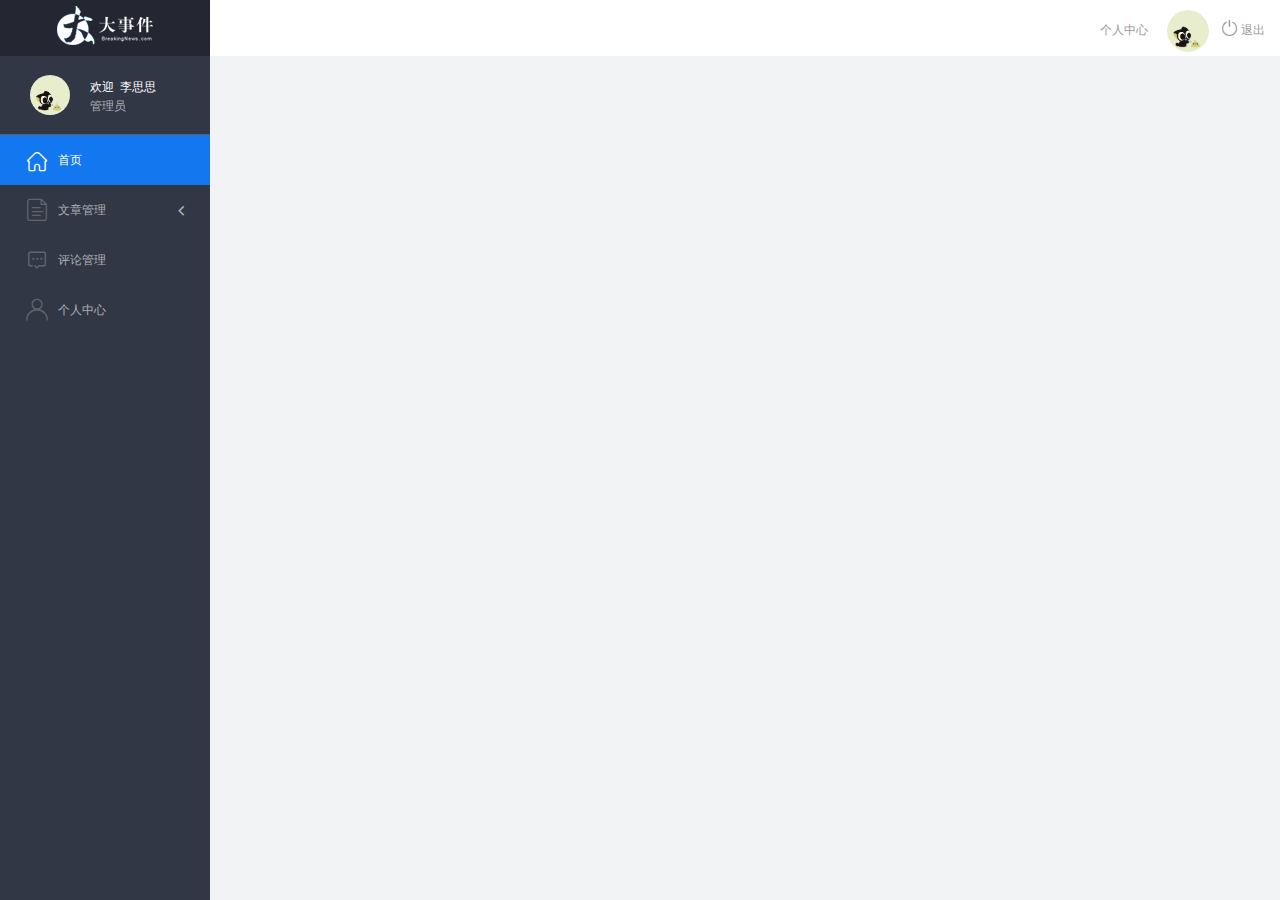
==== admin/index.html @ d345de2a "页面个人信息和退出登录完成" ====
<!DOCTYPE html>
<html lang="en">

<head>
    <meta charset="UTF-8">
    <meta name="viewport" content="width=device-width, initial-scale=1.0">
    <meta http-equiv="X-UA-Compatible" content="ie=edge">
    <title>大事件-后台首页</title>
    <link rel="stylesheet" href="./libs/bootstrap/css/bootstrap.min.css">
    <link rel="stylesheet" href="css/reset.css">
    <link rel="stylesheet" href="css/iconfont.css">
    <link rel="stylesheet" href="css/main.css">
    <script src="./libs/jquery-1.12.4.min.js"></script>
    <!-- 导入bootstrap的js文件 -->
    <script src="./libs/bootstrap/js/bootstrap.min.js"></script>
</head>

<body>
    <div class="sider">
        <a href="#" class="logo"><img src="images/logo02.png" alt="logo"></a>
        <div class="user_info">
            <img src="images/2.jpg" alt="person">
            <span>欢迎&nbsp;&nbsp;李思思</span>
            <b>管理员</b>
        </div>
        <!-- 左侧导航栏 -->
        <div class="menu">
            <div class="level01 active"><a href="#" target="main_frame"><i
                        class="iconfont icon-yidiandiantubiao04"></i><span>首页</span></a></div>
            <div class="level01"><a href="#"><i class="iconfont icon-icon-article"></i><span>文章管理</span><b
                        class="iconfont icon-arrowdownl"></b></a></div>
            <ul class="level02">
                <li><a href="#" target="main_frame"><i class="iconfont icon-previewright"></i><span>文章列表</span></a></li>
                <li><a href="#" target="main_frame"><i class="iconfont icon-previewright"></i><span>发表文章</span></a></li>
                <li><a href="#" target="main_frame"><i class="iconfont icon-previewright"></i><span>文章类别管理</span></a>
                </li>
            </ul>

            <div class="level01"><a href="#" target="main_frame"><i
                        class="iconfont icon-comment"></i><span>评论管理</span></a></div>
            <div class="level01" id="user"><a href="#" target="main_frame"><i
                        class="iconfont icon-user"></i><span>个人中心</span></a></div>
        </div>
        <!-- 顶部栏 -->
        <div class="header_bar">
            <div class="user_center_link">
                <a href="./user.html" target="main_frame">个人中心</a>
                <img src="images/2.jpg" alt="person">
                <a href="javascript:void(0)" class="logout"><i class="iconfont icon-tuichu"></i> 退出</a>
            </div>
        </div>
        <!-- 右侧主体内容 -->
        <div class="main" id="main_body">

        </div>
    </div>
</body>

<script>
    $(function () {

        $.ajaxSetup({
            beforeSend(xhr) {//在登录之前检测token唯一值 给所有的请求都设置请求头（从localStorage中读取token)
                xhr.setRequestHeader("Authorization", localStorage.getItem('token'))
            },
            error(xhr, status, error) {//发生错误进行拦截
                console.log(xhr)
                console.log(status)
                console.log(error);
                if (error == 'Forbidden') {
                    alert('先登录!!!!!');
                    window.location.href = './login.html'
                }
            }
        })

        $.ajax({
            type: 'get',
            url: 'http://localhost:8080/api/v1/admin/user/info',
            data: {
            },
            success: function (res) {
                if (res.code == 200) {
                    // console.log(res);
                    $('.user_info>img').attr('src', res.data.userPic);
                    $('.user_info>span').html('欢迎&nbsp;&nbsp;' + res.data.nickname);
                    $('.user_center_link>img').attr('src', res.data.userPic)
                }

            }
        })
        $('a.logout').on('click', function () {
            localStorage.removeItem('token');
            window.location.href = './login.html'
            // console.log(this)
        })

    })

</script>

</html>
---- admin/css/iconfont.css ----
@font-face {font-family: "iconfont";
  src: url('../fonts/iconfont.eot?t=1558003957214'); /* IE9 */
  src: url('../fonts/iconfont.eot?t=1558003957214#iefix') format('embedded-opentype'), /* IE6-IE8 */
  url('[data-uri]') format('woff2'),
  url('../fonts/iconfont.woff?t=1558003957214') format('woff'),
  url('../fonts/iconfont.ttf?t=1558003957214') format('truetype'), /* chrome, firefox, opera, Safari, Android, iOS 4.2+ */
  url('../fonts/iconfont.svg?t=1558003957214#iconfont') format('svg'); /* iOS 4.1- */
}

.iconfont {
  font-family: "iconfont" !important;
  font-size: 16px;
  font-style: normal;
  -webkit-font-smoothing: antialiased;
  -moz-osx-font-smoothing: grayscale;
}

.icon-yidiandiantubiao04:before {
  content: "\e607";
}

.icon-arrowdownl:before {
  content: "\e6a3";
}

.icon-key:before {
  content: "\e68b";
}

.icon-tuichu:before {
  content: "\e622";
}

.icon-previewright:before {
  content: "\e75c";
}

.icon-system:before {
  content: "\e6a6";
}

.icon-icondate:before {
  content: "\e609";
}

.icon-search:before {
  content: "\e656";
}

.icon-system1:before {
  content: "\e608";
}

.icon-user:before {
  content: "\e645";
}

.icon-comment:before {
  content: "\e60a";
}

.icon-icon-article:before {
  content: "\e601";
}
---- admin/css/main.css ----
body{
    font-family:'MicroSoft YaHei';
    background-color: #f2f3f5;
}
.main_wrap{
    position:fixed;
    width:100%;
    height:100%;
    left:0px;
    top:0px;
    background:url('../images/login_bg.jpg'); 
    background-size:100% 100%; 
  }
.header{
    width:1200px;
    overflow: hidden;
    margin:20px auto 0;
}
.heade .logo{
    float: left;
}
.header .copyright{
    float:right;
    font-size:12px;
    color:#fff;
    text-align:right;
    line-height:20px;
    margin-top:10px;
}
.login_form_con{
    position:absolute;
    left:50%;
    top:50%;
    margin-left:-200px;
    margin-top:-155px;
    width:400px;
    height:310px;
    background-color: #edeff0;
}

.login_form{
    position: relative;
}

.login_form .icon-user{
    position:absolute;
    font-size:16px;
    color:#999;
    left:46px;
    top:12px;
}
.login_form .icon-key{
    position:absolute;
    font-size:18px;
    color:#999;
    left:46px;
    top:78px;
}
.login_title{
    height:60px;
    background:url('../images/login_title.png') center center no-repeat #fff;
}
.input_txt,.input_pass,.input_sub{
    display:block;
    width:334px;
    height:37px;
    padding:0px;
    text-indent:40px;
    border:1px solid #ddd;
    margin:27px auto 0;
    outline:none;
}
.input_sub{
    margin-top:40px;
    height:42px;
    background-color: #19b9e7;
    text-indent:0px;
    font-size:18px;
    color:#fff;
    cursor: pointer;
}
.input_sub:hover{
    background-color: #08a0cc;
}

.sider{
    position:fixed;
    left:0;
    top:0;
    bottom:0;
    width:210px;
    background-color: #323745;
}
.sider .logo{
    display:block;
    height:56px;
    background-color: #242732;
    overflow: hidden;
}
.sider .logo img{
    display:block;
    margin:6px auto 0;
}
.user_info{
    height:79px;
    border-bottom:1px solid #5a5e6b;
}

.user_info img{
    float: left;
    width:40px;
    height:40px;
    border-radius:20px;
    margin:19px 0 0 30px;
}
.user_info span{
    float: left;
    width:120px;
    font-size:12px;
    color:#fff;
    margin:23px 0 0 20px;
}
.user_info b{
    float: left;
    width: 120px;
    font-weight:normal;
    font-size:12px;
    color:#adafb5;
    margin:2px 0 0 20px;
}

.menu .level01{
    height:50px;
    line-height:50px;
}
.menu .level01 a{
    display:block;
    height:50px;
    font-size:12px;
    color:#adafb5;
    overflow: hidden;
}
.menu .level01.active a{
    background-color: #1378f0;
    color:#fff;
}
.menu .level01.active i{
    color:#fff;
}

.menu .level01 a:hover{
    background-color: #1378f0;
    color:#fff;
}
.menu .level01 a:hover i{
    color:#fff;
}
.menu .level01 i{
    color:#61646f;
    font-size:22px;
    float: left;
    margin-left:26px;
}
.menu .level01 span{
    float: left;
    margin-left:10px;
}
.menu .level01 b{
    float: right;
    margin-right:20px;
    font-weight:normal;
    transform:rotate(90deg);
    transition:all 500ms ease;
}

.menu .level01 .rotate0{
    transform:rotate(0deg);
}

.menu .level02{
    background: #242732;
    display:none;
}


.menu .level02 li{
    height:40px;
    line-height:40px;
}
.menu .level02 li a{
    display:block;
    height:40px;
    font-size:12px;
    color:#adafb5;
    overflow: hidden;
}

.menu .level02 li a:hover{
    background-color: #1378f0;
    color:#fff;
}

.menu .level02 li i{
    font-size:12px;
    float: left;
    margin-left:60px;
}
.menu .level02 li span{
    font-size:12px;
    float: left;
    margin-left:5px;
}

.menu .level02 .active a{
    color:#ffae00;
}

.header_bar{
    position:fixed;
    left:210px;
    right:0;
    top:0;
    height:56px;
    background-color: #fff;
}

.main{
    position:fixed;
    left:210px;
    top:56px;
    right:0;
    bottom:0;
    background-color: #f2f3f5;
}

.search_form{
    width:218px;
    height:33px;
    border:1px solid #ddd;
    background-color: #f2f3f5;
    border-radius:16px;
    float: left;
    margin:12px 0 0 27px;
}

.search_form input{
    padding:0px;
    margin:0px;
    border:0px;
    float: left;
    background-color: #f2f3f5;
    font-size:12px;
    width:175px;
    height:31px;
    margin-left:12px;
    outline:none;
   
}

.search_form .icon-search{
    line-height:33px;
    cursor: pointer;
    font-size:18px;
    color:#abaebb;
}
.user_center_link{
    float:right;

}
.user_center_link a{
    line-height:56px;
    font-size:12px;
    color:#999;
    margin-right:15px;
}
.user_center_link a:hover{
    color:#ffae00
}

.user_center_link img{
    width:42px;
    height:42px;
    border-radius:32px;
    margin-right:10px;
}

.spannel_list{
    margin-top:20px;
}

.spannel{
	height:100px;
	overflow:hidden;
	text-align:center;
    position:relative;
    background-color: #fff;
    border:1px solid #e7e7e9;
    margin-bottom:20px;
}

.spannel em{
    font-style:normal;
	font-size:50px;
	line-height:50px;
	display:inline-block;
	margin:10px 0 0 20px;
	font-family:'Arial';
	color:#83a2ed;
}

.spannel span{
	font-size:14px;
	display:inline-block;
	color:#83a2ed;
	margin-left:10px;
}

.spannel b{
	position:absolute;
	left:0;
	bottom:0;
	width:100%;
	line-height:24px;
	background:#e5e5e5;
	color:#333;
	font-size:14px;
	font-weight:normal;
}

.scolor01 em,.scolor01 span{
	color:#6ac6e2;
}

.scolor02 em,.scolor02 span{
	color:#5fd9de;
}

.scolor03 em,.scolor03 span{
	color:#58d88e;
}


.gragh_pannel{
    height:350px;
    border:1px solid #e7e7e9;
    background-color: #fff!important; 
    margin-bottom:20px;  
}

.column_pannel{
    margin-bottom:20px;
    height:400px;
    border:1px solid #e7e7e9;
    background-color: #fff!important;   
}

.common_title{
    line-height:42px;
    background-color: #fbfbfb;
    border:1px solid #e7e7e9;
    margin-top:20px;
    text-indent: 15px;
    font-size:14px;
    color:#333;
}

.common_con{
    border:1px solid #e7e7e9;
    border-top:0px;
    background-color: #fff;
    padding-bottom:20px;
    margin-bottom:20px;
}
.opt_btns{
    margin-top:20px;
}

.mp20{
    margin-top:20px;
}

.pagination{   
   margin:0;
}

.article_form{
    margin-top:20px;
}

.form-group{
    margin-bottom:25px;
}

.form-group label{
    font-weight:normal;
    color:#666;
}

.icon-icondate{
    line-height:16px;
}

.user_pic{
    width:100px;
    height:100px;
    margin-bottom:10px;
}

.article_cover{
    width:200px;
    height:200px;
    margin-bottom:10px;
}
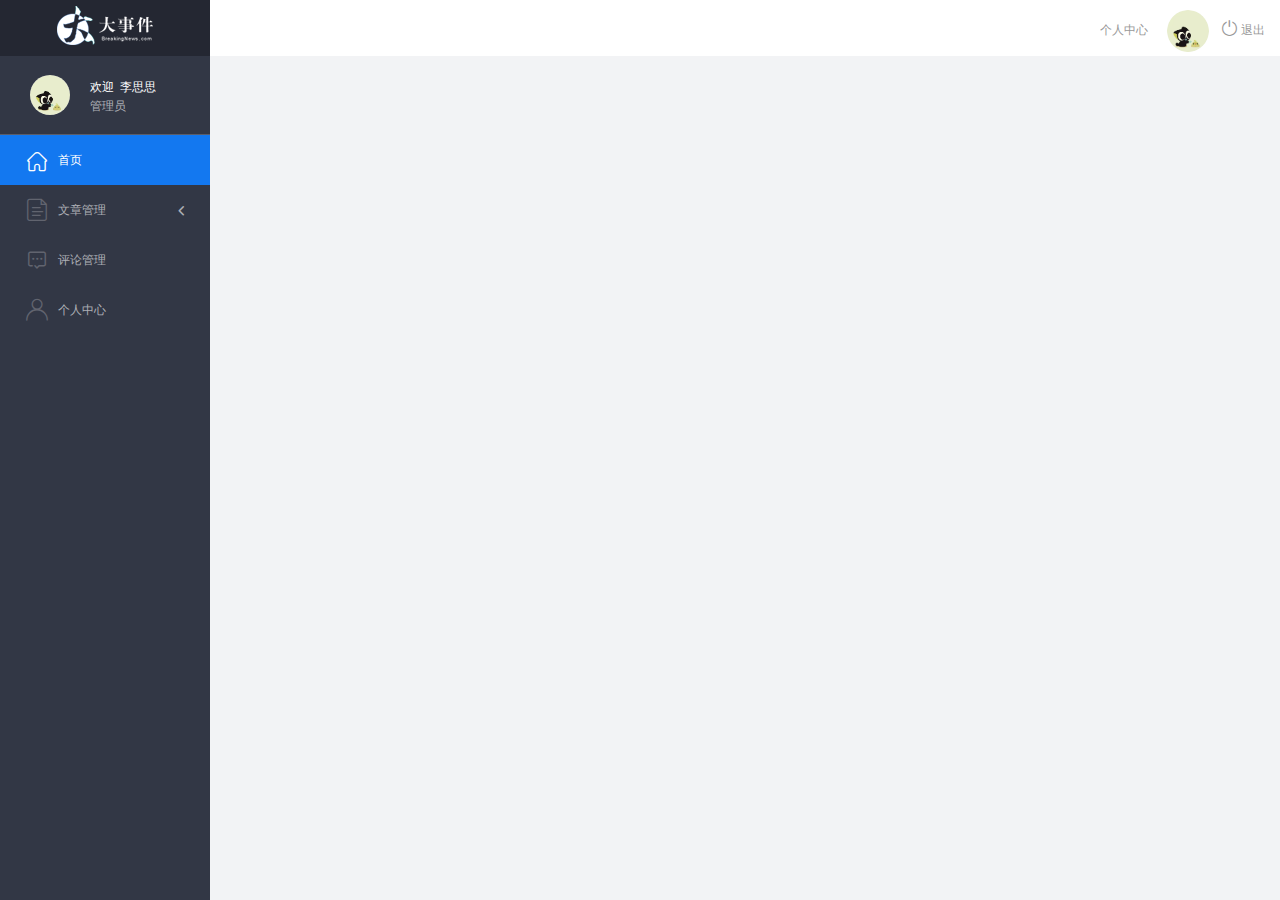
==== commit 05ce3b7e: "请求路径封装" ====
--- a/admin/index.html
+++ b/admin/index.html
@@ -13,6 +13,7 @@
     <script src="./libs/jquery-1.12.4.min.js"></script>
     <!-- 导入bootstrap的js文件 -->
     <script src="./libs/bootstrap/js/bootstrap.min.js"></script>
+    <script src="./libs/http.js"></script>
 </head>
 
 <body>
@@ -76,7 +77,7 @@
 
         $.ajax({
             type: 'get',
-            url: 'http://localhost:8080/api/v1/admin/user/info',
+            url: bignew.info,
             data: {
             },
             success: function (res) {
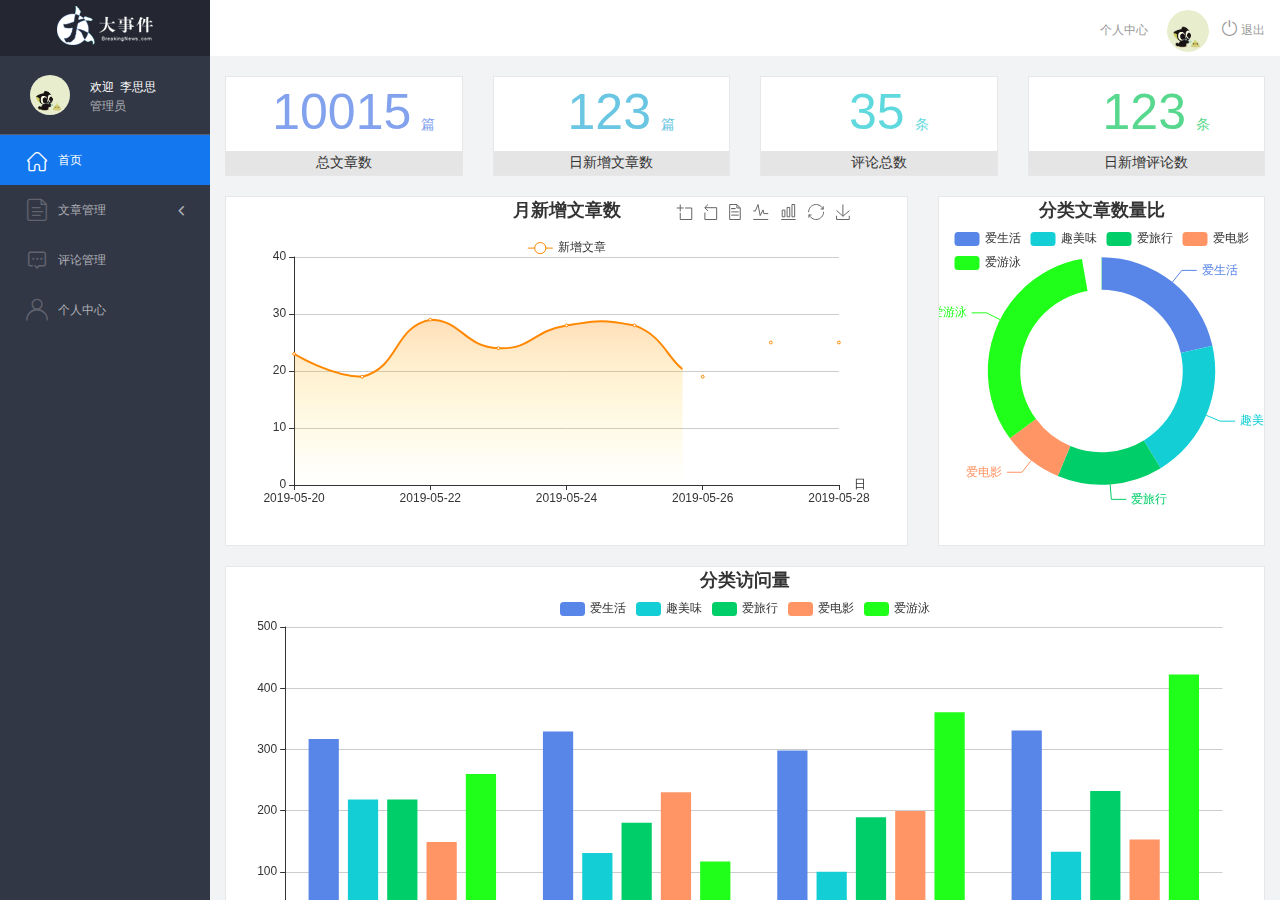
==== commit a4f2afe7: "左侧ifream 标签" ====
--- a/admin/index.html
+++ b/admin/index.html
@@ -14,6 +14,7 @@
     <!-- 导入bootstrap的js文件 -->
     <script src="./libs/bootstrap/js/bootstrap.min.js"></script>
     <script src="./libs/http.js"></script>
+    <!-- <base target="_self" /> -->
 </head>
 
 <body>
@@ -26,20 +27,20 @@
         </div>
         <!-- 左侧导航栏 -->
         <div class="menu">
-            <div class="level01 active"><a href="#" target="main_frame"><i
+            <div class="level01 active"><a href="./main_count.html" target="main_frame"><i
                         class="iconfont icon-yidiandiantubiao04"></i><span>首页</span></a></div>
             <div class="level01"><a href="#"><i class="iconfont icon-icon-article"></i><span>文章管理</span><b
                         class="iconfont icon-arrowdownl"></b></a></div>
             <ul class="level02">
-                <li><a href="#" target="main_frame"><i class="iconfont icon-previewright"></i><span>文章列表</span></a></li>
-                <li><a href="#" target="main_frame"><i class="iconfont icon-previewright"></i><span>发表文章</span></a></li>
-                <li><a href="#" target="main_frame"><i class="iconfont icon-previewright"></i><span>文章类别管理</span></a>
+                <li><a href="./article_list.html" target="main_frame" ><i class="iconfont icon-previewright"></i><span>文章列表</span></a></li>
+                <li><a href="./article_release.html" target="main_frame"><i class="iconfont icon-previewright"></i><span>发表文章</span></a></li>
+                <li><a href="./article_category.html" target="main_frame"><i class="iconfont icon-previewright"></i><span>文章类别管理</span></a>
                 </li>
             </ul>
 
-            <div class="level01"><a href="#" target="main_frame"><i
+            <div class="level01"><a href="./comment_list.html" target="main_frame"><i
                         class="iconfont icon-comment"></i><span>评论管理</span></a></div>
-            <div class="level01" id="user"><a href="#" target="main_frame"><i
+            <div class="level01" id="user"><a href="./user.html" target="main_frame"><i
                         class="iconfont icon-user"></i><span>个人中心</span></a></div>
         </div>
         <!-- 顶部栏 -->
@@ -52,7 +53,7 @@
         </div>
         <!-- 右侧主体内容 -->
         <div class="main" id="main_body">
-
+            <iframe src="./main_count.html"  frameborder="0" width="100%" height="100%" name="main_frame"></iframe>
         </div>
     </div>
 </body>
@@ -95,6 +96,21 @@
             window.location.href = './login.html'
             // console.log(this)
         })
+        $()
+        $('.level01').eq(1).on('click',function(e){
+            // e.stopPropagation()
+            // console.log('1111')
+            $('.level02').slideToggle(500)
+        });
+        $('.menu>.level01').on('click',function(e){
+            $(this).addClass('active').siblings().removeClass('active')
+        })
+        $('.level02>li').on('click',function(){
+            $(this).addClass('active').siblings().removeClass('active')
+            
+        })
+        
+
 
     })
 
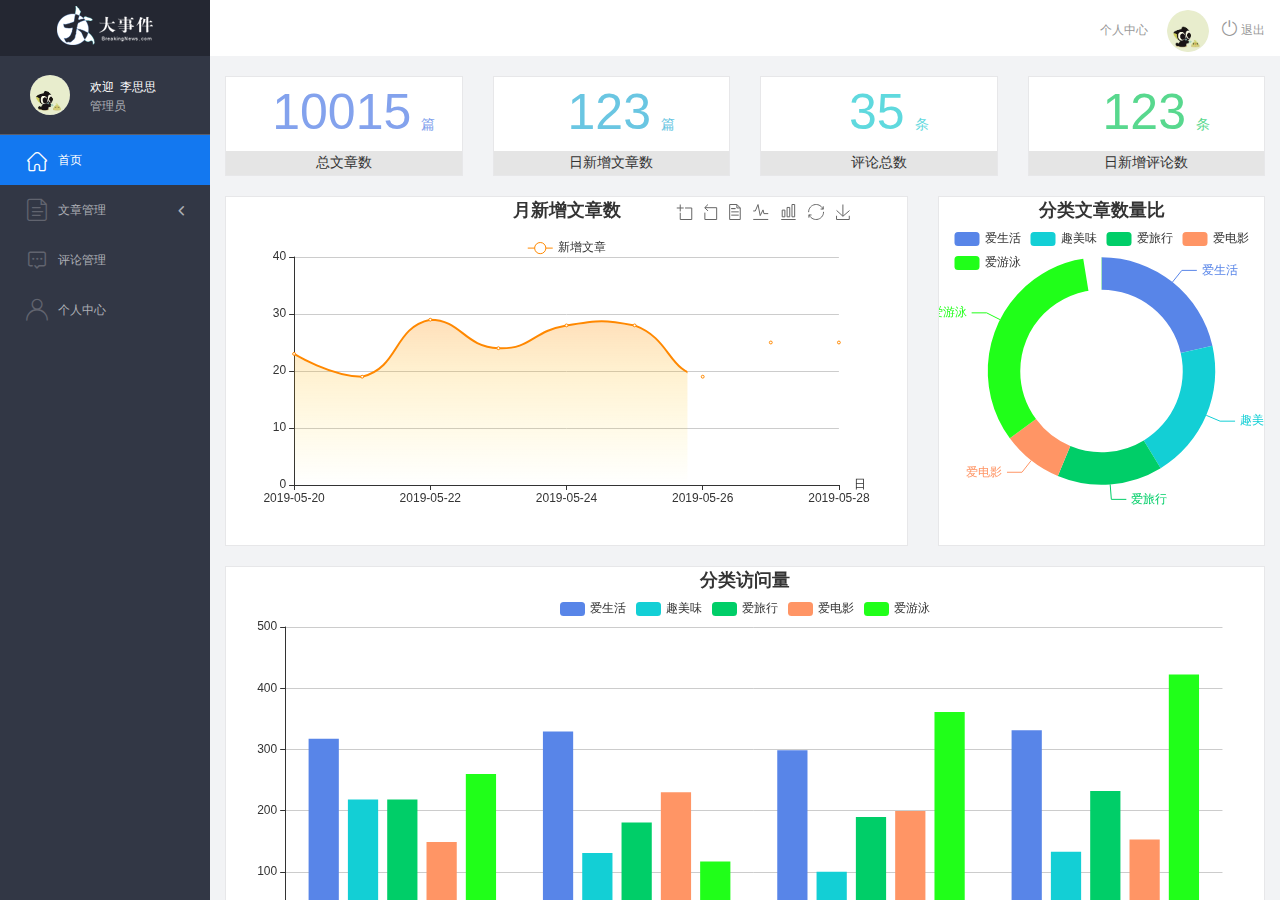
==== commit 08adb5d9: "抽取ajaxsetup" ====
--- a/admin/index.html
+++ b/admin/index.html
@@ -57,25 +57,10 @@
         </div>
     </div>
 </body>
+<script src="./libs/ajaxSetup.js"></script>
 
 <script>
     $(function () {
-
-        $.ajaxSetup({
-            beforeSend(xhr) {//在登录之前检测token唯一值 给所有的请求都设置请求头（从localStorage中读取token)
-                xhr.setRequestHeader("Authorization", localStorage.getItem('token'))
-            },
-            error(xhr, status, error) {//发生错误进行拦截
-                console.log(xhr)
-                console.log(status)
-                console.log(error);
-                if (error == 'Forbidden') {
-                    alert('先登录!!!!!');
-                    window.location.href = './login.html'
-                }
-            }
-        })
-
         $.ajax({
             type: 'get',
             url: bignew.info,
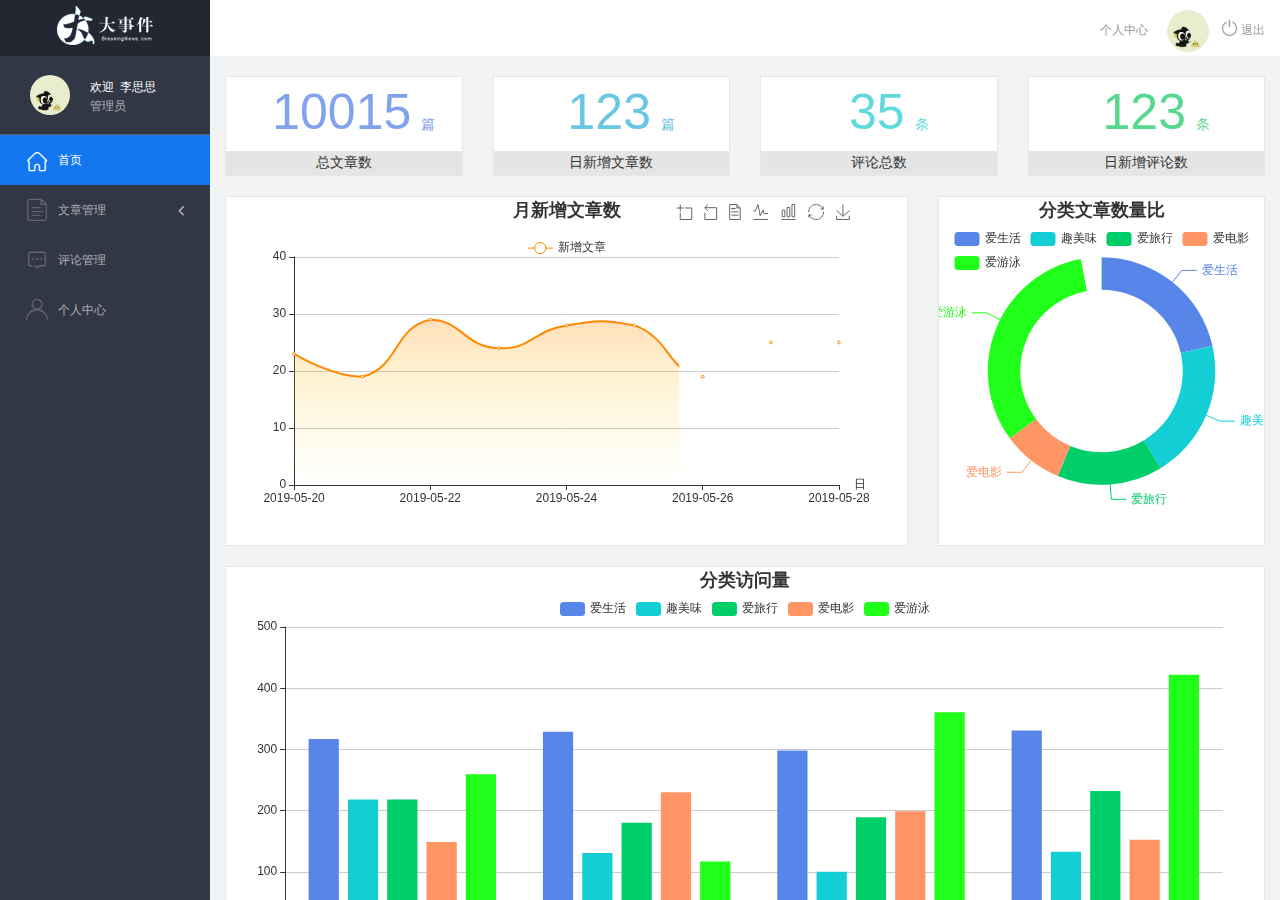
==== commit b427aacb: "把token放在jQuery上" ====
--- a/admin/index.html
+++ b/admin/index.html
@@ -57,7 +57,7 @@
         </div>
     </div>
 </body>
-<script src="./libs/ajaxSetup.js"></script>
+<!-- <script src="./libs/ajaxSetup.js"></script> -->
 
 <script>
     $(function () {
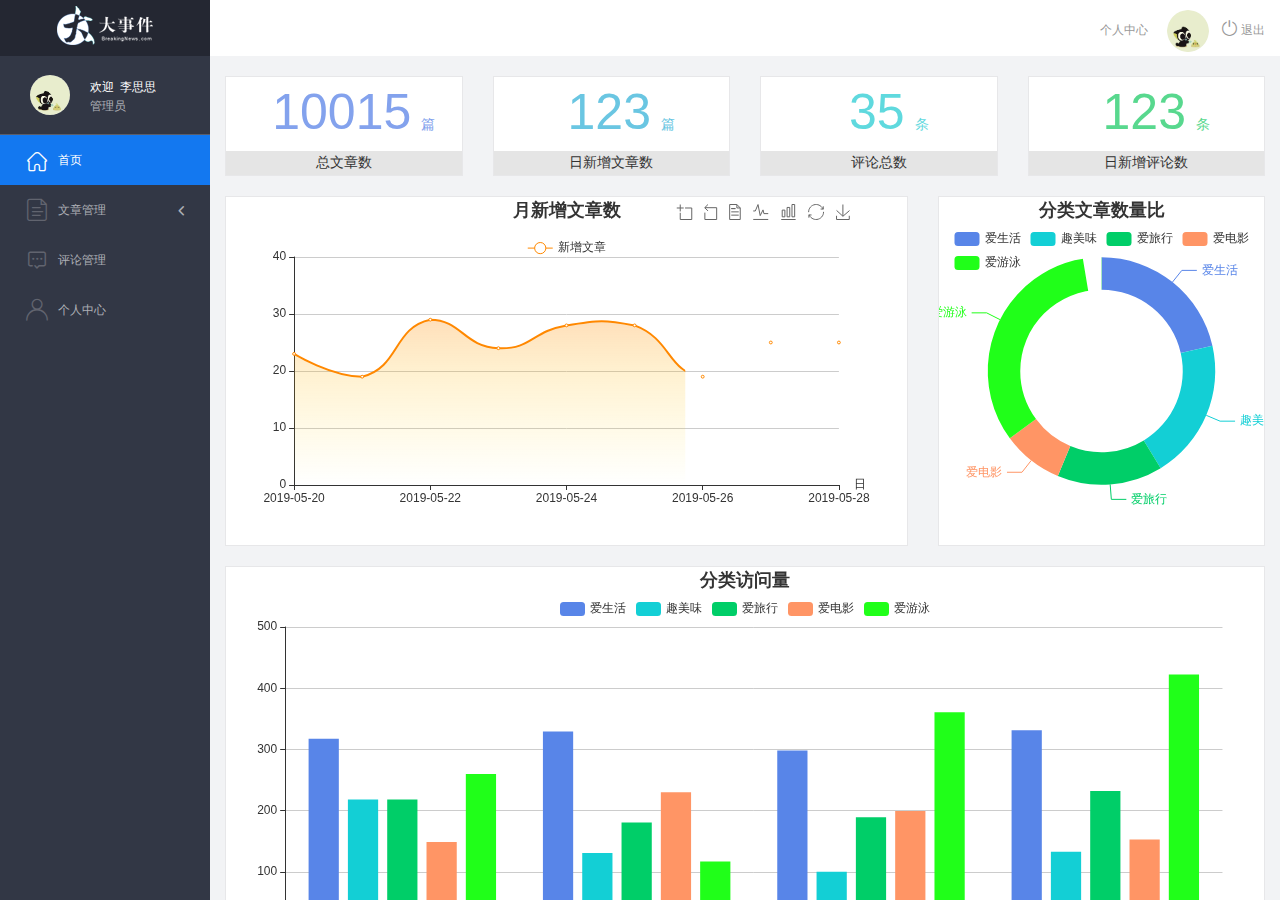
==== commit d044c7c4: "个人中心修改完成" ====
--- a/admin/index.html
+++ b/admin/index.html
@@ -63,7 +63,7 @@
     $(function () {
         $.ajax({
             type: 'get',
-            url: bignew.info,
+            url: bignew.user_info,
             data: {
             },
             success: function (res) {
@@ -81,10 +81,8 @@
             window.location.href = './login.html'
             // console.log(this)
         })
-        $()
+        //有二级列表
         $('.level01').eq(1).on('click',function(e){
-            // e.stopPropagation()
-            // console.log('1111')
             $('.level02').slideToggle(500)
         });
         $('.menu>.level01').on('click',function(e){
--- a/admin/css/main.css
+++ b/admin/css/main.css
@@ -370,6 +370,7 @@
     background-color: #fff;
     padding-bottom:20px;
     margin-bottom:20px;
+  
 }
 .opt_btns{
     margin-top:20px;
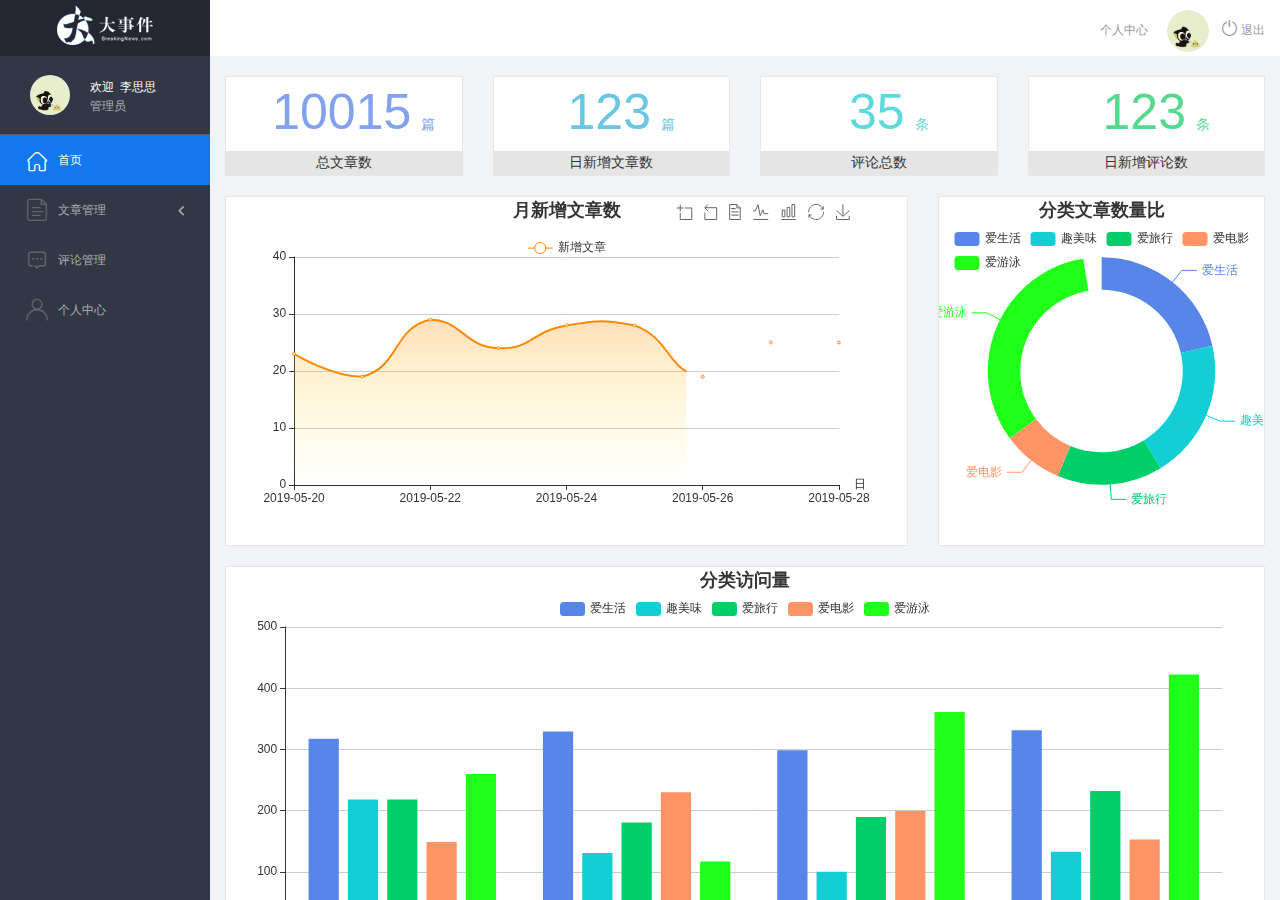
==== commit adeb4a77: "a标签触发href和小标签修改" ====
--- a/admin/index.html
+++ b/admin/index.html
@@ -82,8 +82,16 @@
             // console.log(this)
         })
         //有二级列表
+        var isok=true;
         $('.level01').eq(1).on('click',function(e){
             $('.level02').slideToggle(500)
+            $('.level02>li').first().addClass('active').siblings().removeClass('active');
+            
+            $(this).find('b').toggleClass('rotate0')
+            //点击dom的点击事件 a标签的href 也会触发
+            $('.level02>li:eq(0)>a')[0].click()
+               
+           
         });
         $('.menu>.level01').on('click',function(e){
             $(this).addClass('active').siblings().removeClass('active')
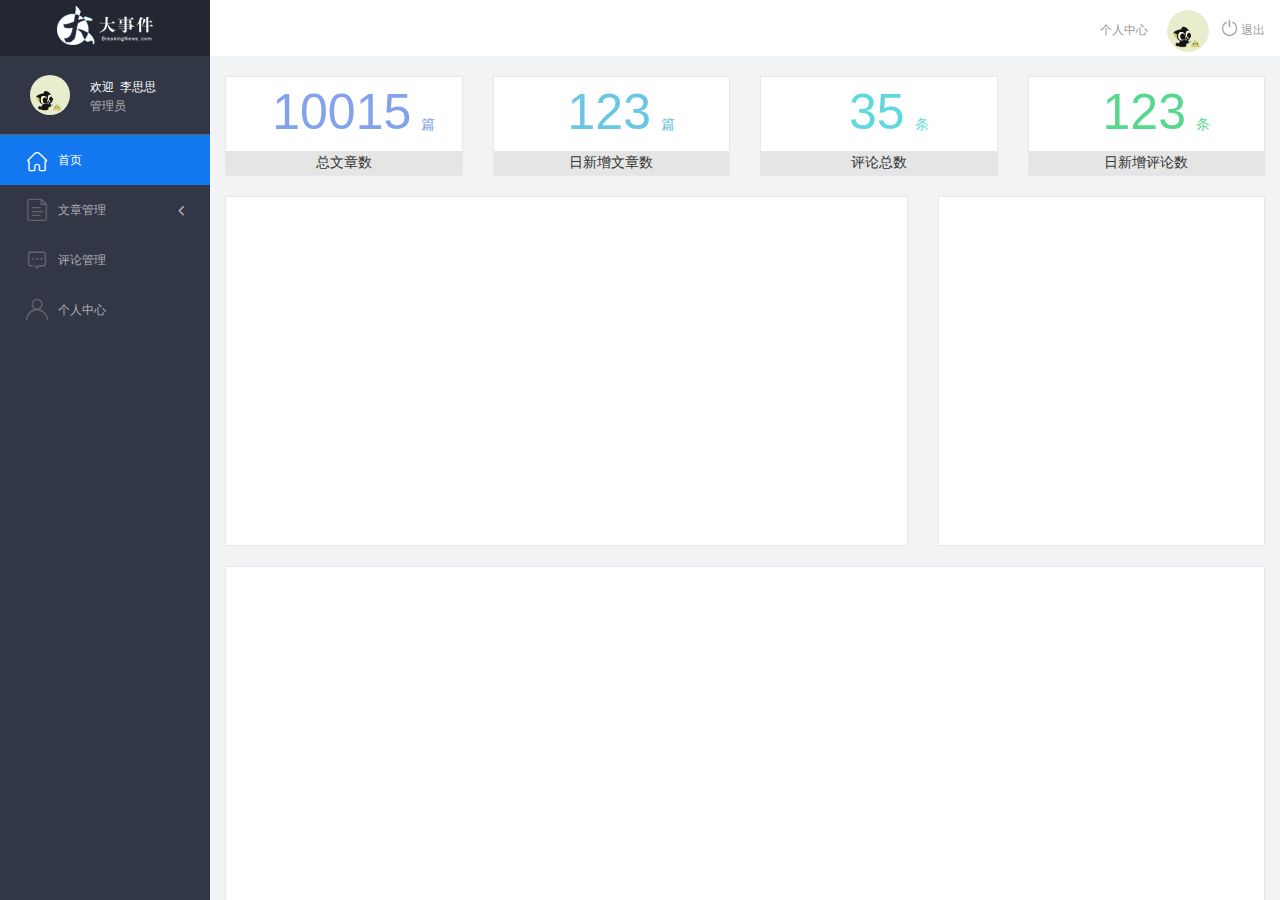
==== commit 34dd6d04: "页面修改,js更新" ====
--- a/admin/index.html
+++ b/admin/index.html
@@ -58,53 +58,5 @@
     </div>
 </body>
 <!-- <script src="./libs/ajaxSetup.js"></script> -->
-
-<script>
-    $(function () {
-        $.ajax({
-            type: 'get',
-            url: bignew.user_info,
-            data: {
-            },
-            success: function (res) {
-                if (res.code == 200) {
-                    // console.log(res);
-                    $('.user_info>img').attr('src', res.data.userPic);
-                    $('.user_info>span').html('欢迎&nbsp;&nbsp;' + res.data.nickname);
-                    $('.user_center_link>img').attr('src', res.data.userPic)
-                }
-
-            }
-        })
-        $('a.logout').on('click', function () {
-            localStorage.removeItem('token');
-            window.location.href = './login.html'
-            // console.log(this)
-        })
-        //有二级列表
-        var isok=true;
-        $('.level01').eq(1).on('click',function(e){
-            $('.level02').slideToggle(500)
-            $('.level02>li').first().addClass('active').siblings().removeClass('active');
-            
-            $(this).find('b').toggleClass('rotate0')
-            //点击dom的点击事件 a标签的href 也会触发
-            $('.level02>li:eq(0)>a')[0].click()
-               
-           
-        });
-        $('.menu>.level01').on('click',function(e){
-            $(this).addClass('active').siblings().removeClass('active')
-        })
-        $('.level02>li').on('click',function(){
-            $(this).addClass('active').siblings().removeClass('active')
-            
-        })
-        
-
-
-    })
-
-</script>
-
+<script src="./js/index.js"></script>
 </html>